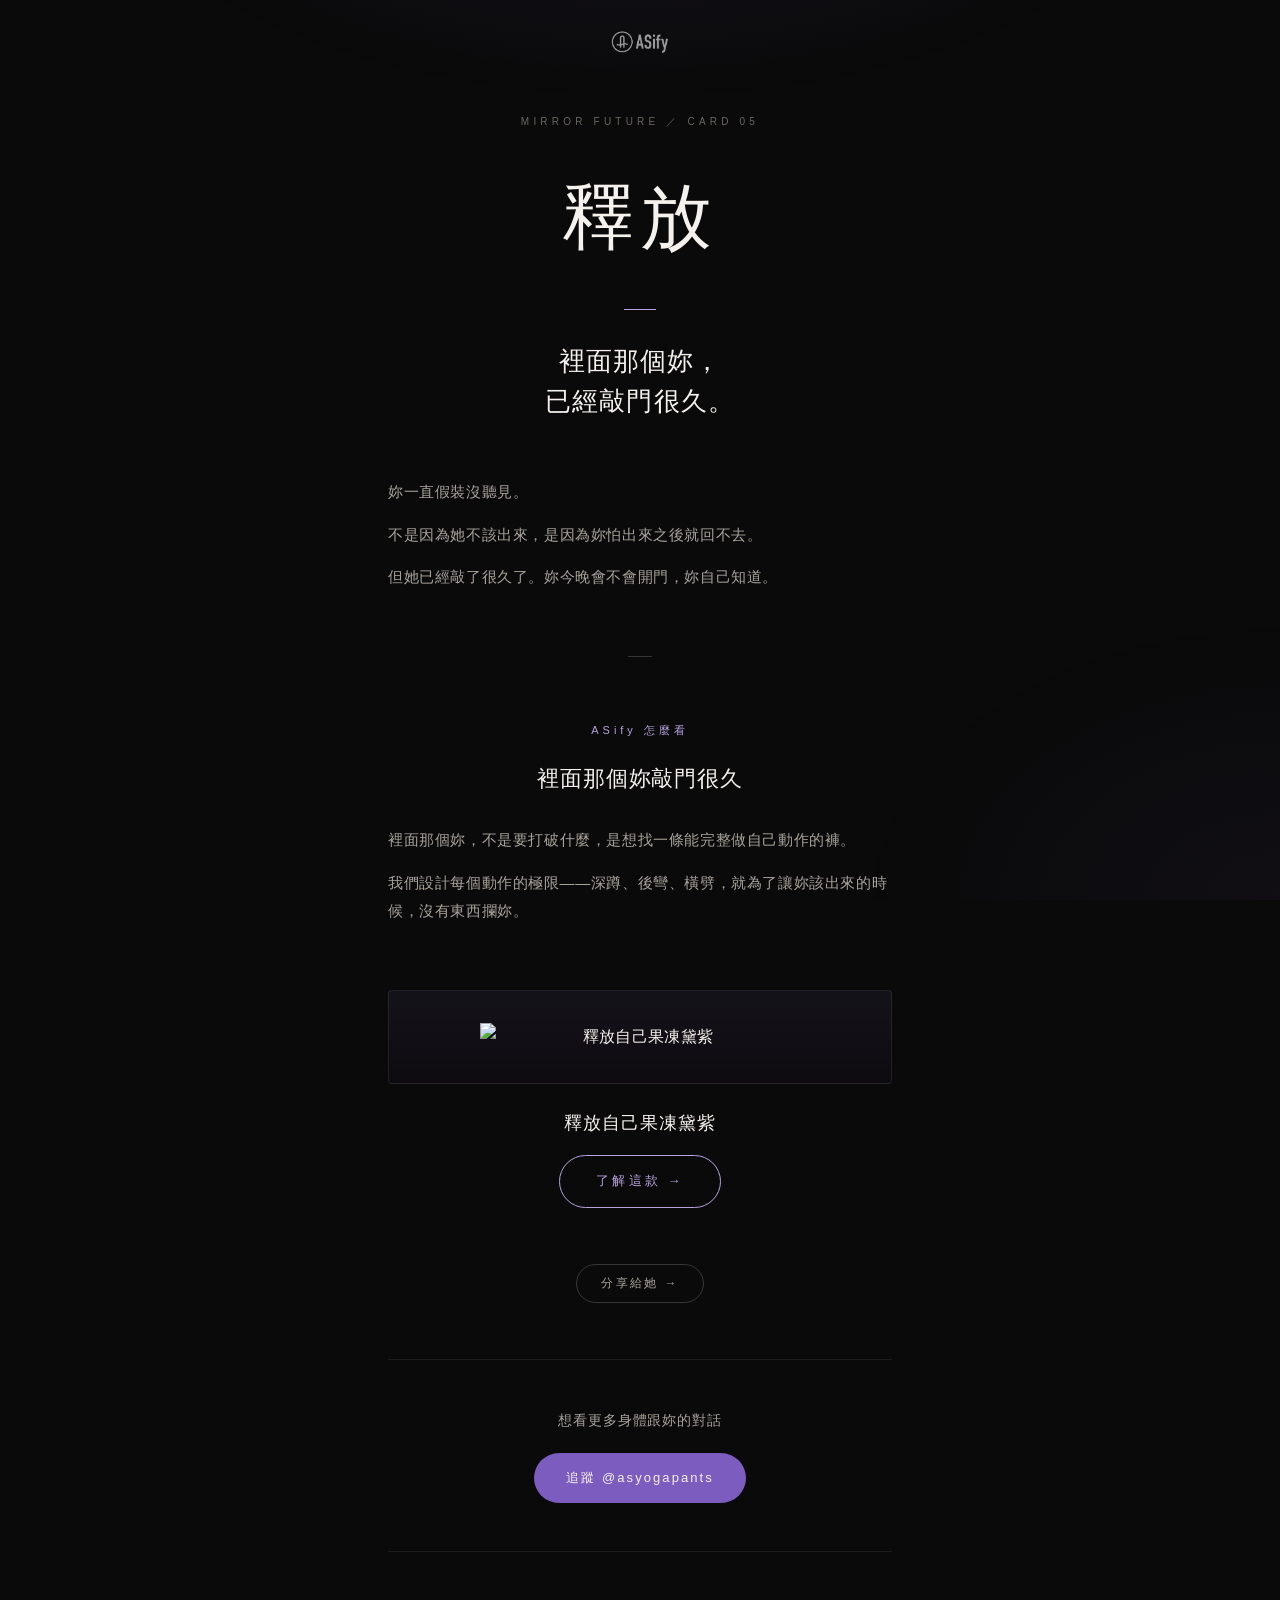
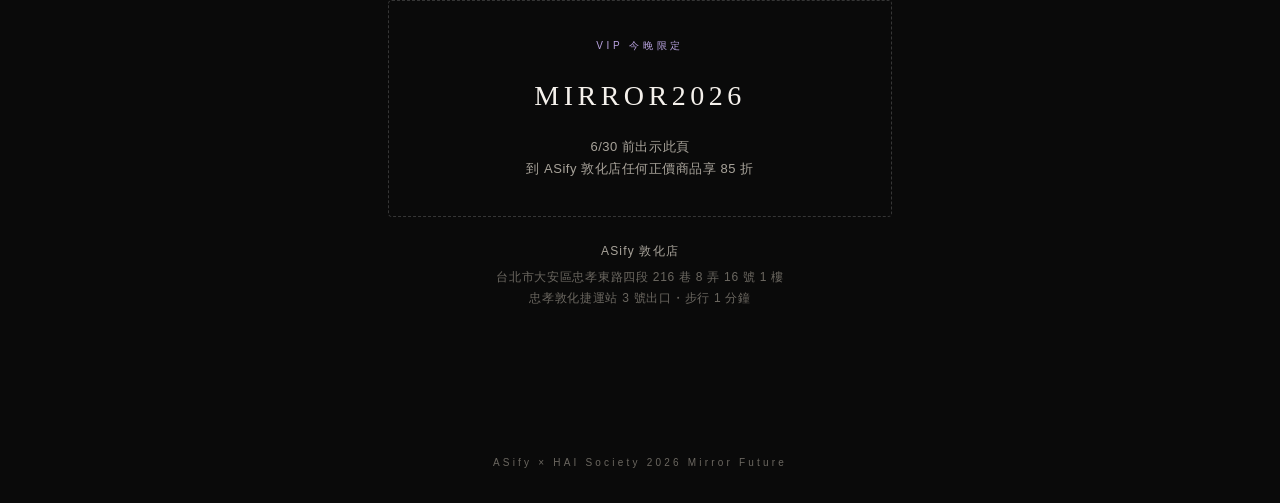
==== m26/emerge/index.html @ f4e8257c "feat: 加 Mirror Future 6 張卡片結果頁（/m26/<slug>/） ASify × HAI Society 2026 Mirror Future VIP 活動結果頁： embra" ====
<!DOCTYPE html>
<html lang="zh-TW">
<head>
<meta charset="UTF-8">
<meta name="viewport" content="width=device-width, initial-scale=1, viewport-fit=cover">
<meta name="theme-color" content="#0a0a0a">
<title>釋放 ｜ ASify × HAI Society 2026 Mirror Future</title>
<meta property="og:title" content="釋放 ｜ Mirror Future">
<meta property="og:description" content="裡面那個妳，已經敲門很久。">
<link rel="stylesheet" href="../m26.css">
</head>
<body>

<header>
  <a href="https://www.as-for-me.com/" aria-label="ASify 官網">
    <img src="../assets/asify-logo.png" alt="ASify">
  </a>
</header>

<main>

  <p class="event-tag">Mirror Future ／ Card 05</p>
  <h1 class="card-name">釋放</h1>
  <p class="hook">裡面那個妳，<br>已經敲門很久。</p>

  <section class="reading">
    <p>妳一直假裝沒聽見。</p>
    <p>不是因為她不該出來，是因為妳怕出來之後就回不去。</p>
    <p>但她已經敲了很久了。妳今晚會不會開門，妳自己知道。</p>
  </section>

  <div class="section-divider"></div>

  <section>
    <p class="brand-view-label">ASify 怎麼看</p>
    <h2 class="brand-view-title">裡面那個妳敲門很久</h2>
    <div class="brand-view-body">
      <p>裡面那個妳，不是要打破什麼，是想找一條能完整做自己動作的褲。</p>
      <p>我們設計每個動作的極限——深蹲、後彎、橫劈，就為了讓妳該出來的時候，沒有東西攔妳。</p>
    </div>
  </section>

  <section class="product-card">
    <div class="img-wrap">
      <img src="https://shoplineimg.com/5a5dde0872fdc02617000ee6/69cded1177e254ac8fd3d031/2960x.webp?source_format=png" alt="釋放自己果凍黛紫">
    </div>
    <p class="product-name">釋放自己果凍黛紫</p>
    <a class="cta-primary" href="https://www.as-for-me.com/products/basic-yoga-legging-full-lenght-royal-plum" target="_blank" rel="noopener">了解這款 →</a>
  </section>

  <div class="share-row">
    <button class="share-btn" type="button" onclick="shareCard()">分享給她 →</button>
  </div>

  <section class="follow">
    <p>想看更多身體跟妳的對話</p>
    <a href="https://www.instagram.com/asyogapants" target="_blank" rel="noopener">追蹤 @asyogapants</a>
  </section>

  <section class="discount">
    <p class="discount-label">VIP 今晚限定</p>
    <p class="discount-code">MIRROR2026</p>
    <p class="discount-rules">
      6/30 前出示此頁<br>
      到 ASify 敦化店任何正價商品享 85 折
    </p>
  </section>

  <p class="store">
    <strong>ASify 敦化店</strong>
    台北市大安區忠孝東路四段 216 巷 8 弄 16 號 1 樓<br>
    忠孝敦化捷運站 3 號出口・步行 1 分鐘
  </p>

</main>

<footer>ASify × HAI Society 2026 Mirror Future</footer>

<script>
function shareCard() {
  const data = {
    title: '釋放 ｜ Mirror Future',
    text: '裡面那個妳，已經敲門很久。',
    url: window.location.href
  };
  if (navigator.share) {
    navigator.share(data).catch(() => {});
  } else if (navigator.clipboard) {
    navigator.clipboard.writeText(window.location.href).then(() => {
      const btn = document.querySelector('.share-btn');
      const orig = btn.textContent;
      btn.textContent = '已複製連結 ✓';
      setTimeout(() => btn.textContent = orig, 2000);
    });
  }
}
</script>

</body>
</html>
---- m26/m26.css ----
:root {
  --bg: #0a0a0a;
  --ink: #f5f1ec;
  --ink-soft: #a8a39a;
  --ink-faint: #6b6760;
  --accent: #7c5cbf;
  --accent-soft: #b9a3e0;
  --line: rgba(255, 255, 255, 0.08);
  --line-strong: rgba(255, 255, 255, 0.18);
}

* { box-sizing: border-box; margin: 0; padding: 0; }

html, body {
  background: var(--bg);
  color: var(--ink);
  font-family: -apple-system, BlinkMacSystemFont, "PingFang TC", "Noto Sans TC", "Microsoft JhengHei", sans-serif;
  font-size: 16px;
  line-height: 1.75;
  letter-spacing: 0.02em;
  min-height: 100vh;
}

body::before {
  content: "";
  position: fixed; inset: 0;
  background:
    radial-gradient(800px 400px at 50% -20%, rgba(124, 92, 191, 0.12) 0%, transparent 70%),
    radial-gradient(600px 400px at 100% 100%, rgba(124, 92, 191, 0.06) 0%, transparent 70%);
  pointer-events: none;
  z-index: 0;
}

main {
  position: relative;
  z-index: 1;
  max-width: 560px;
  margin: 0 auto;
  padding: 0 28px 80px;
}

header {
  padding: 28px 28px 0;
  text-align: center;
  position: relative;
  z-index: 1;
  max-width: 560px;
  margin: 0 auto;
}
header a {
  display: inline-block;
  opacity: 0.85;
  transition: opacity .2s;
}
header a:hover { opacity: 1; }
header img {
  height: 28px;
  width: auto;
  filter: brightness(0) invert(1);
  opacity: 0.7;
}

.event-tag {
  text-align: center;
  font-size: 10px;
  letter-spacing: 0.42em;
  color: var(--ink-faint);
  margin-top: 48px;
  margin-bottom: 24px;
  font-weight: 500;
  text-transform: uppercase;
}

.card-name {
  text-align: center;
  font-family: "Noto Serif TC", "Songti TC", serif;
  font-size: clamp(48px, 13vw, 72px);
  font-weight: 400;
  letter-spacing: 0.08em;
  margin-bottom: 32px;
  color: var(--ink);
  position: relative;
}
.card-name::after {
  content: "";
  display: block;
  width: 32px;
  height: 1px;
  background: var(--accent-soft);
  margin: 28px auto 0;
}

.hook {
  text-align: center;
  font-family: "Noto Serif TC", "Songti TC", serif;
  font-size: clamp(20px, 5vw, 26px);
  line-height: 1.55;
  font-weight: 400;
  color: var(--ink);
  margin-bottom: 56px;
  letter-spacing: 0.04em;
}

.reading {
  margin: 0 0 56px;
  font-size: 15px;
  color: var(--ink-soft);
  line-height: 1.9;
  letter-spacing: 0.04em;
}
.reading p { margin-bottom: 14px; }
.reading p:last-child { margin-bottom: 0; }

.section-divider {
  width: 24px;
  height: 1px;
  background: var(--line-strong);
  margin: 64px auto;
}

.brand-view-label {
  text-align: center;
  font-size: 11px;
  letter-spacing: 0.36em;
  color: var(--accent-soft);
  margin-bottom: 20px;
  font-weight: 500;
}
.brand-view-title {
  text-align: center;
  font-family: "Noto Serif TC", "Songti TC", serif;
  font-size: 22px;
  font-weight: 400;
  letter-spacing: 0.04em;
  color: var(--ink);
  margin-bottom: 28px;
}
.brand-view-body {
  font-size: 15px;
  color: var(--ink-soft);
  line-height: 1.9;
  letter-spacing: 0.04em;
}
.brand-view-body p { margin-bottom: 14px; }
.brand-view-body p:last-child { margin-bottom: 0; }

.product-card {
  margin: 64px 0 56px;
  text-align: center;
}
.product-card .img-wrap {
  background: linear-gradient(180deg, #15131a 0%, #0d0b10 100%);
  border-radius: 4px;
  padding: 32px 24px;
  margin-bottom: 24px;
  border: 1px solid var(--line);
}
.product-card img {
  width: 100%;
  max-width: 320px;
  height: auto;
  display: block;
  margin: 0 auto;
}
.product-card .product-name {
  font-family: "Noto Serif TC", "Songti TC", serif;
  font-size: 18px;
  font-weight: 400;
  letter-spacing: 0.06em;
  color: var(--ink);
  margin-bottom: 16px;
}
.cta-primary {
  display: inline-block;
  padding: 14px 36px;
  border: 1px solid var(--accent-soft);
  color: var(--accent-soft);
  text-decoration: none;
  font-size: 13px;
  letter-spacing: 0.24em;
  border-radius: 999px;
  transition: all .25s ease;
}
.cta-primary:hover {
  background: var(--accent);
  border-color: var(--accent);
  color: var(--ink);
}

.share-row {
  text-align: center;
  margin-bottom: 56px;
}
.share-btn {
  display: inline-flex;
  align-items: center;
  gap: 8px;
  padding: 10px 24px;
  background: transparent;
  border: 1px solid var(--line-strong);
  color: var(--ink-soft);
  font-size: 12px;
  letter-spacing: 0.2em;
  border-radius: 999px;
  cursor: pointer;
  font-family: inherit;
  transition: all .25s ease;
}
.share-btn:hover {
  border-color: var(--accent-soft);
  color: var(--accent-soft);
}

.follow {
  text-align: center;
  padding: 48px 0;
  border-top: 1px solid var(--line);
  border-bottom: 1px solid var(--line);
  margin-bottom: 48px;
}
.follow p {
  font-size: 14px;
  color: var(--ink-soft);
  margin-bottom: 20px;
  letter-spacing: 0.06em;
}
.follow a {
  display: inline-block;
  padding: 14px 32px;
  background: var(--accent);
  color: var(--ink);
  text-decoration: none;
  font-size: 13px;
  letter-spacing: 0.16em;
  border-radius: 999px;
  transition: background .25s ease;
}
.follow a:hover { background: var(--accent-soft); color: var(--bg); }

.discount {
  text-align: center;
  padding: 36px 24px;
  border: 1px dashed var(--line-strong);
  border-radius: 4px;
  margin-bottom: 24px;
}
.discount-label {
  font-size: 10px;
  letter-spacing: 0.36em;
  color: var(--accent-soft);
  margin-bottom: 16px;
  font-weight: 500;
}
.discount-code {
  font-family: "Noto Serif TC", "Songti TC", serif;
  font-size: 28px;
  letter-spacing: 0.16em;
  color: var(--ink);
  margin-bottom: 16px;
}
.discount-rules {
  font-size: 13px;
  color: var(--ink-soft);
  line-height: 1.7;
  letter-spacing: 0.04em;
}

.store {
  text-align: center;
  font-size: 12px;
  color: var(--ink-faint);
  line-height: 1.8;
  letter-spacing: 0.06em;
  margin-bottom: 64px;
}
.store strong {
  display: block;
  color: var(--ink-soft);
  font-weight: 500;
  margin-bottom: 4px;
  letter-spacing: 0.1em;
}

footer {
  text-align: center;
  font-size: 10px;
  letter-spacing: 0.32em;
  color: var(--ink-faint);
  padding-bottom: max(32px, env(safe-area-inset-bottom));
}

@media (max-width: 380px) {
  main { padding: 0 22px 60px; }
  header { padding: 22px 22px 0; }
}
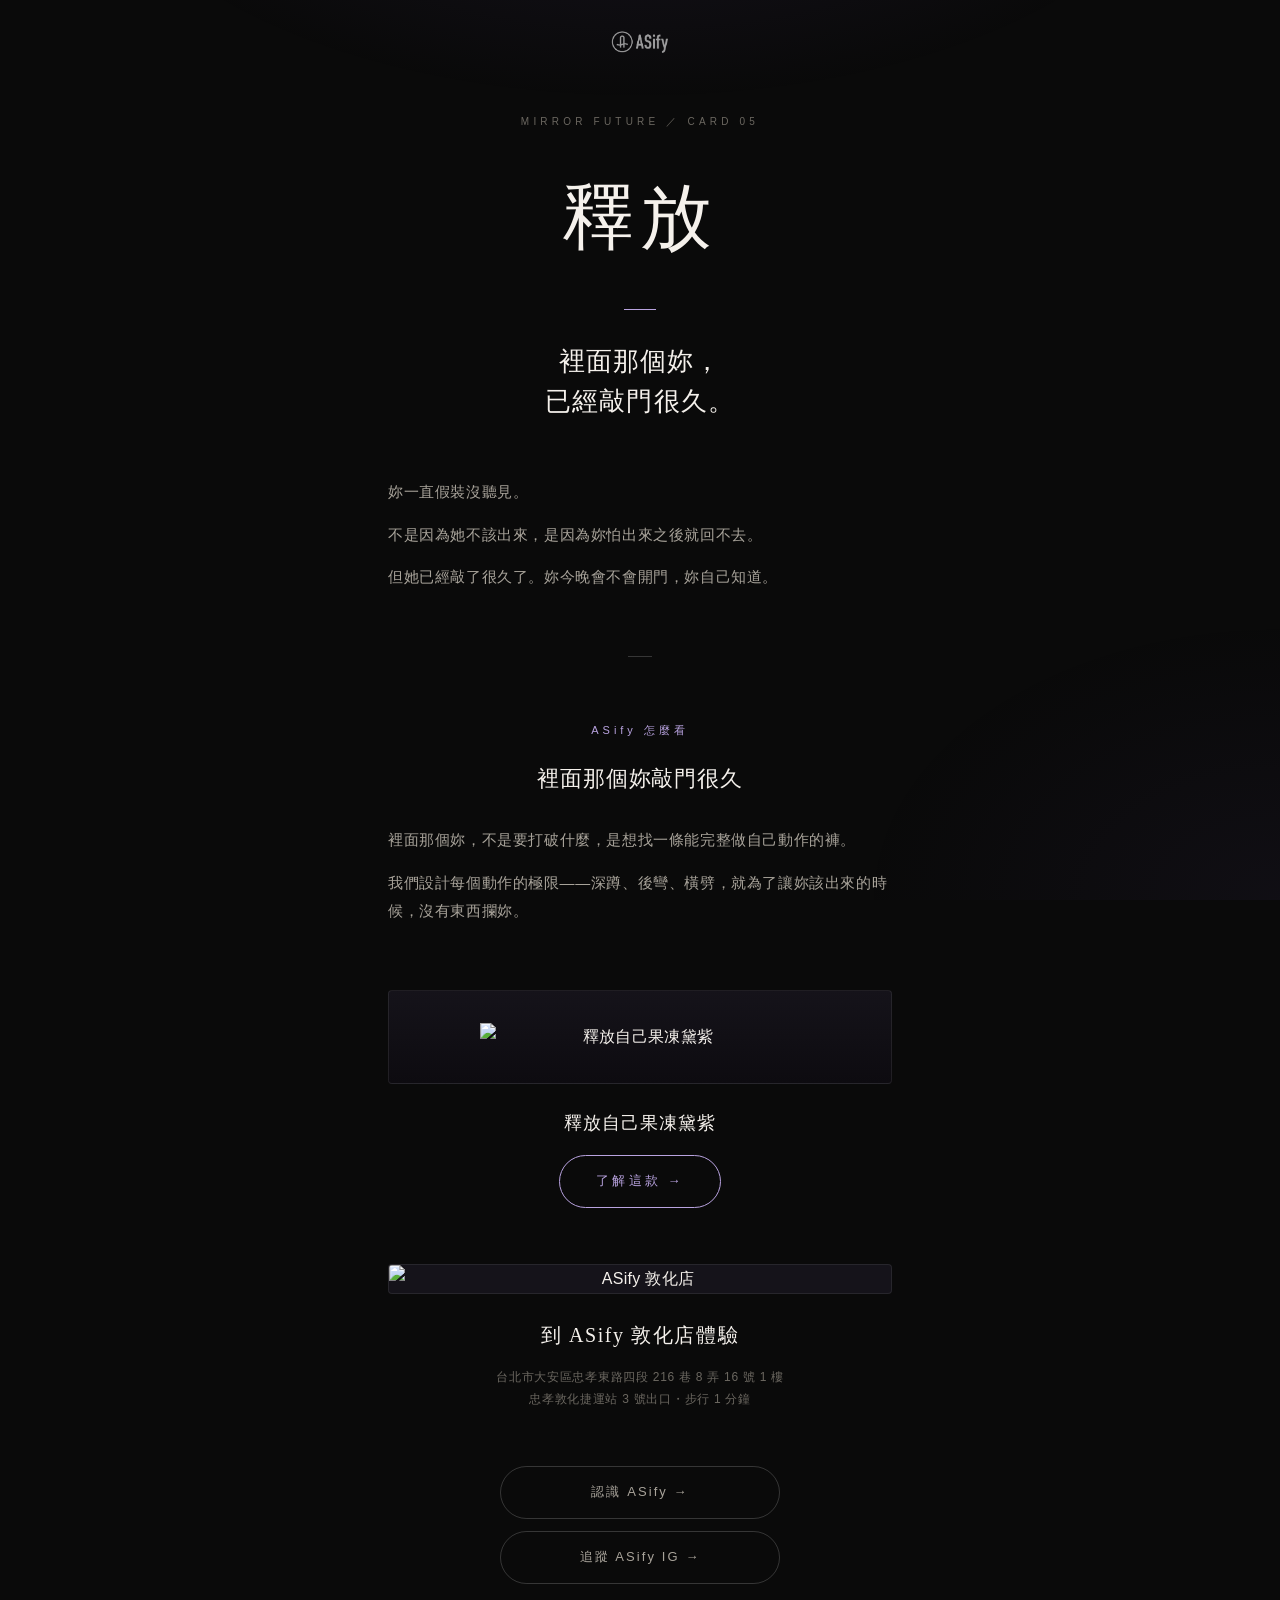
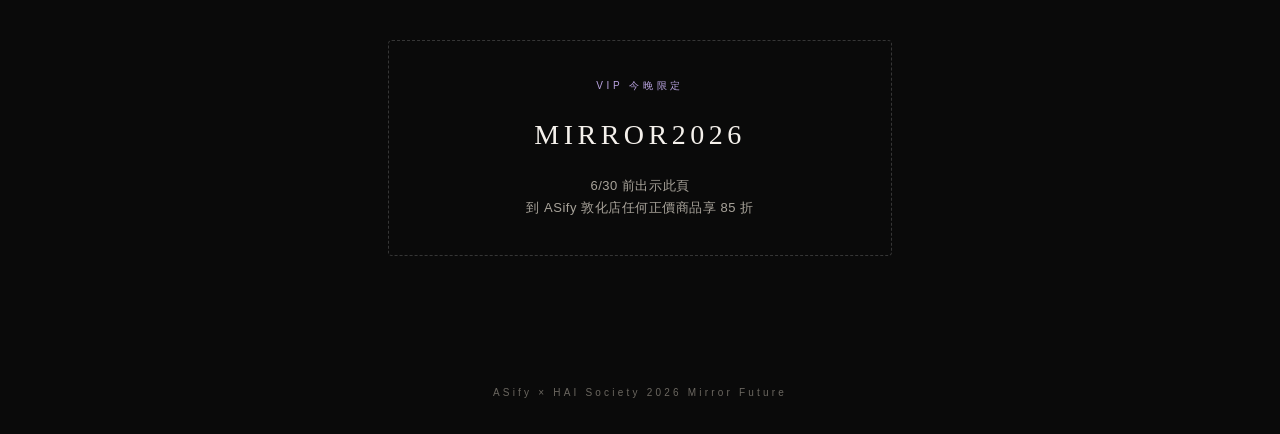
==== commit 15c5df1c: "refactor: 移除分享按鈕、加敦化店體驗區與品牌連結區 - 拿掉「分享給她」按鈕（無想分享的邏輯） - 商品 CTA 下方加 ASify 敦化店實景照片 + 「到 ASify 敦化店體驗」 - " ====
--- a/m26/emerge/index.html
+++ b/m26/emerge/index.html
@@ -48,13 +48,20 @@
     <a class="cta-primary" href="https://www.as-for-me.com/products/basic-yoga-legging-full-lenght-royal-plum" target="_blank" rel="noopener">了解這款 →</a>
   </section>
 
-  <div class="share-row">
-    <button class="share-btn" type="button" onclick="shareCard()">分享給她 →</button>
-  </div>
+  <section class="store-experience">
+    <div class="store-img-wrap">
+      <img src="https://shoplineimg.com/5a5dde0872fdc02617000ee6/662b7e21240d620011d55128/900x.webp?source_format=png" alt="ASify 敦化店">
+    </div>
+    <p class="store-cta-label">到 ASify 敦化店體驗</p>
+    <p class="store-address">
+      台北市大安區忠孝東路四段 216 巷 8 弄 16 號 1 樓<br>
+      忠孝敦化捷運站 3 號出口・步行 1 分鐘
+    </p>
+  </section>
 
-  <section class="follow">
-    <p>想看更多身體跟妳的對話</p>
-    <a href="https://www.instagram.com/asyogapants" target="_blank" rel="noopener">追蹤 @asyogapants</a>
+  <section class="brand-connect">
+    <a class="connect-link" href="https://www.as-for-me.com/" target="_blank" rel="noopener">認識 ASify →</a>
+    <a class="connect-link" href="https://www.instagram.com/asyogapants" target="_blank" rel="noopener">追蹤 ASify IG →</a>
   </section>
 
   <section class="discount">
@@ -66,35 +73,9 @@
     </p>
   </section>
 
-  <p class="store">
-    <strong>ASify 敦化店</strong>
-    台北市大安區忠孝東路四段 216 巷 8 弄 16 號 1 樓<br>
-    忠孝敦化捷運站 3 號出口・步行 1 分鐘
-  </p>
-
 </main>
 
 <footer>ASify × HAI Society 2026 Mirror Future</footer>
 
-<script>
-function shareCard() {
-  const data = {
-    title: '釋放 ｜ Mirror Future',
-    text: '裡面那個妳，已經敲門很久。',
-    url: window.location.href
-  };
-  if (navigator.share) {
-    navigator.share(data).catch(() => {});
-  } else if (navigator.clipboard) {
-    navigator.clipboard.writeText(window.location.href).then(() => {
-      const btn = document.querySelector('.share-btn');
-      const orig = btn.textContent;
-      btn.textContent = '已複製連結 ✓';
-      setTimeout(() => btn.textContent = orig, 2000);
-    });
-  }
-}
-</script>
-
 </body>
 </html>
--- a/m26/m26.css
+++ b/m26/m26.css
@@ -187,98 +187,89 @@
   color: var(--ink);
 }
 
-.share-row {
-  text-align: center;
-  margin-bottom: 56px;
-}
-.share-btn {
-  display: inline-flex;
-  align-items: center;
-  gap: 8px;
-  padding: 10px 24px;
-  background: transparent;
-  border: 1px solid var(--line-strong);
-  color: var(--ink-soft);
-  font-size: 12px;
-  letter-spacing: 0.2em;
-  border-radius: 999px;
-  cursor: pointer;
-  font-family: inherit;
-  transition: all .25s ease;
-}
-.share-btn:hover {
-  border-color: var(--accent-soft);
-  color: var(--accent-soft);
-}
-
-.follow {
-  text-align: center;
-  padding: 48px 0;
-  border-top: 1px solid var(--line);
-  border-bottom: 1px solid var(--line);
-  margin-bottom: 48px;
-}
-.follow p {
-  font-size: 14px;
-  color: var(--ink-soft);
-  margin-bottom: 20px;
-  letter-spacing: 0.06em;
-}
-.follow a {
-  display: inline-block;
-  padding: 14px 32px;
-  background: var(--accent);
-  color: var(--ink);
-  text-decoration: none;
-  font-size: 13px;
-  letter-spacing: 0.16em;
-  border-radius: 999px;
-  transition: background .25s ease;
-}
-.follow a:hover { background: var(--accent-soft); color: var(--bg); }
-
-.discount {
-  text-align: center;
-  padding: 36px 24px;
-  border: 1px dashed var(--line-strong);
+.store-experience {
+  margin: 0 0 56px;
+  text-align: center;
+}
+.store-img-wrap {
+  margin-bottom: 24px;
   border-radius: 4px;
-  margin-bottom: 24px;
-}
-.discount-label {
-  font-size: 10px;
-  letter-spacing: 0.36em;
-  color: var(--accent-soft);
-  margin-bottom: 16px;
-  font-weight: 500;
-}
-.discount-code {
-  font-family: "Noto Serif TC", "Songti TC", serif;
-  font-size: 28px;
-  letter-spacing: 0.16em;
-  color: var(--ink);
-  margin-bottom: 16px;
-}
-.discount-rules {
-  font-size: 13px;
-  color: var(--ink-soft);
-  line-height: 1.7;
-  letter-spacing: 0.04em;
-}
-
-.store {
-  text-align: center;
+  overflow: hidden;
+  border: 1px solid var(--line);
+  background: #15131a;
+}
+.store-img-wrap img {
+  width: 100%;
+  height: auto;
+  display: block;
+}
+.store-cta-label {
+  font-family: "Noto Serif TC", "Songti TC", serif;
+  font-size: 20px;
+  font-weight: 400;
+  letter-spacing: 0.08em;
+  color: var(--ink);
+  margin-bottom: 14px;
+}
+.store-address {
   font-size: 12px;
   color: var(--ink-faint);
   line-height: 1.8;
   letter-spacing: 0.06em;
-  margin-bottom: 64px;
-}
-.store strong {
-  display: block;
-  color: var(--ink-soft);
+}
+
+.brand-connect {
+  display: flex;
+  flex-direction: column;
+  gap: 12px;
+  align-items: center;
+  margin: 0 0 56px;
+}
+.connect-link {
+  display: inline-block;
+  width: 100%;
+  max-width: 280px;
+  padding: 14px 24px;
+  border: 1px solid var(--line-strong);
+  border-radius: 999px;
+  text-align: center;
+  color: var(--ink-soft);
+  text-decoration: none;
+  font-size: 13px;
+  letter-spacing: 0.16em;
+  transition: all .25s ease;
+}
+.connect-link:hover {
+  border-color: var(--accent-soft);
+  color: var(--accent-soft);
+}
+
+.discount {
+  text-align: center;
+  padding: 36px 24px;
+  border: 1px dashed var(--line-strong);
+  border-radius: 4px;
+  margin-bottom: 48px;
+}
+.discount-label {
+  font-size: 10px;
+  letter-spacing: 0.36em;
+  color: var(--accent-soft);
+  margin-bottom: 16px;
   font-weight: 500;
-  margin-bottom: 4px;
-  letter-spacing: 0.1em;
+}
+.discount-code {
+  font-family: "Noto Serif TC", "Songti TC", serif;
+  font-size: 28px;
+  letter-spacing: 0.16em;
+  color: var(--ink);
+  margin-bottom: 16px;
+}
+.discount-rules {
+  font-size: 13px;
+  color: var(--ink-soft);
+  line-height: 1.7;
+  letter-spacing: 0.04em;
 }
 
 footer {
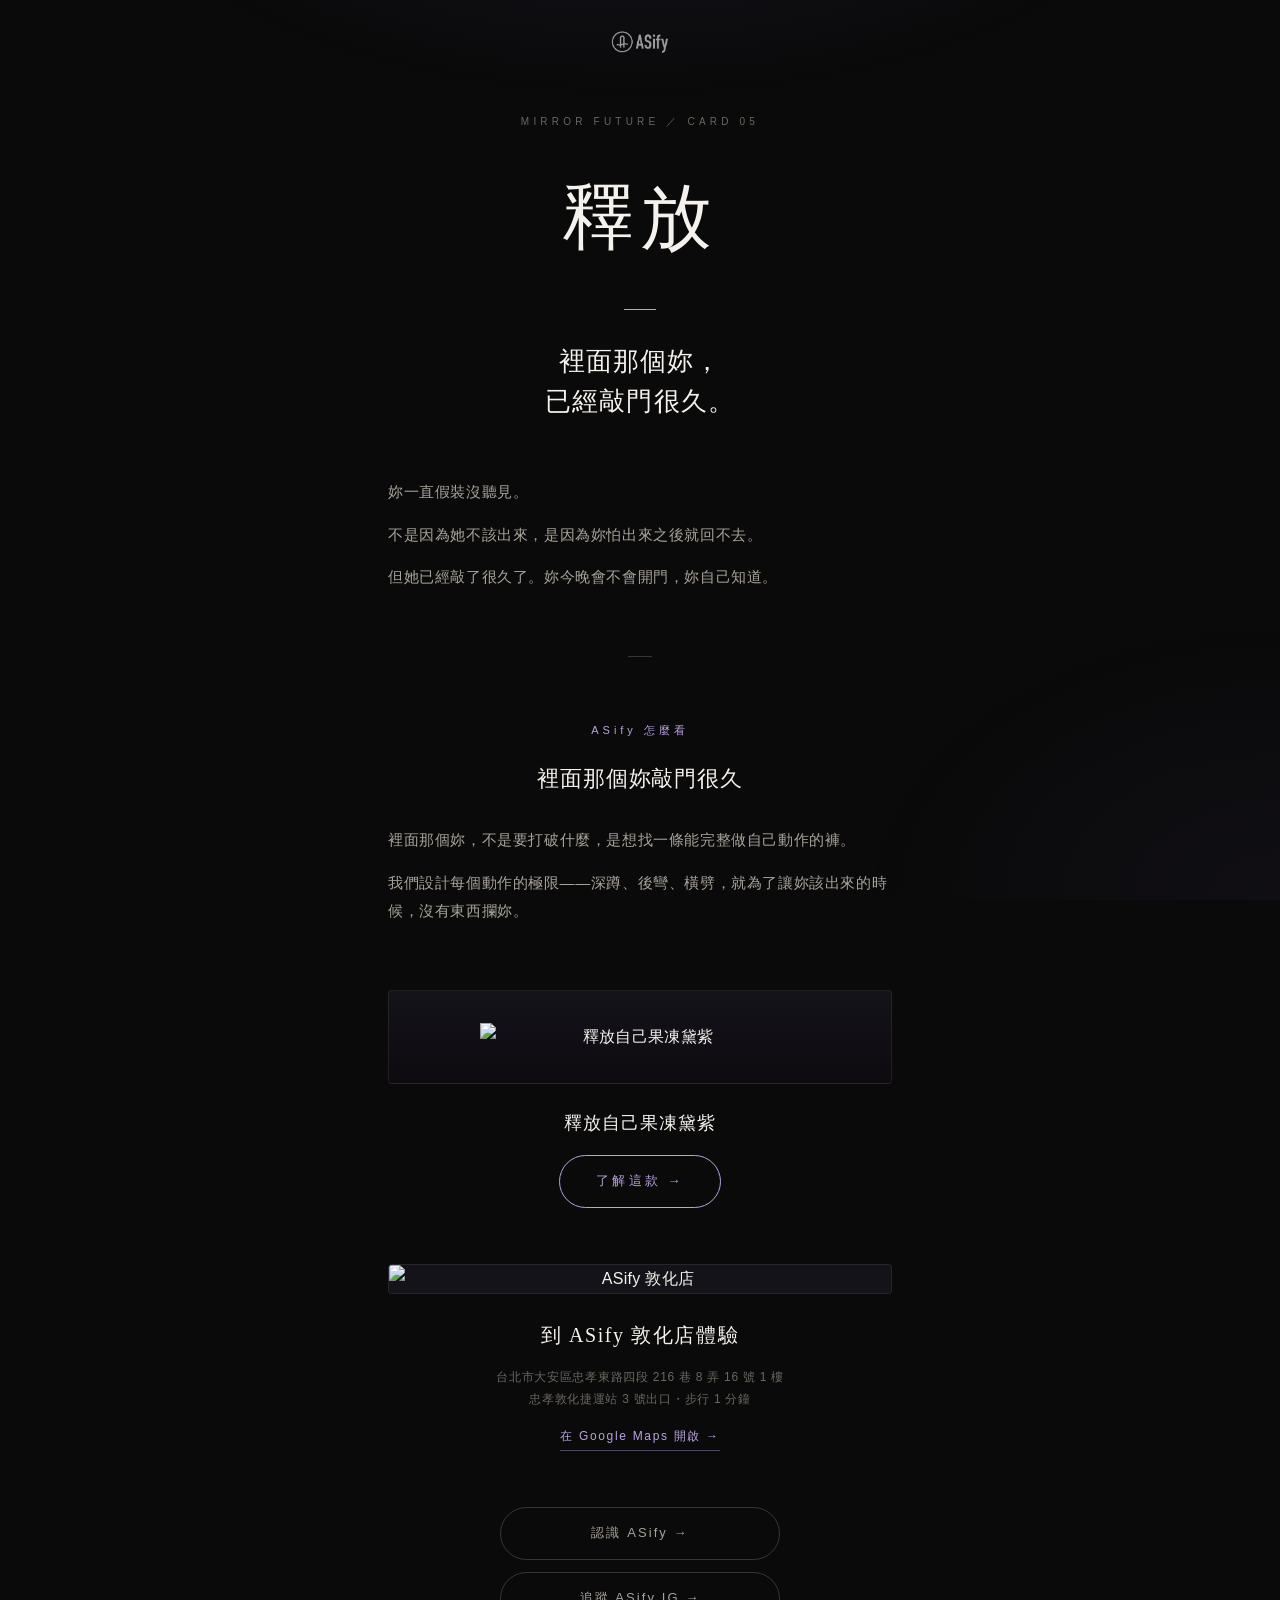
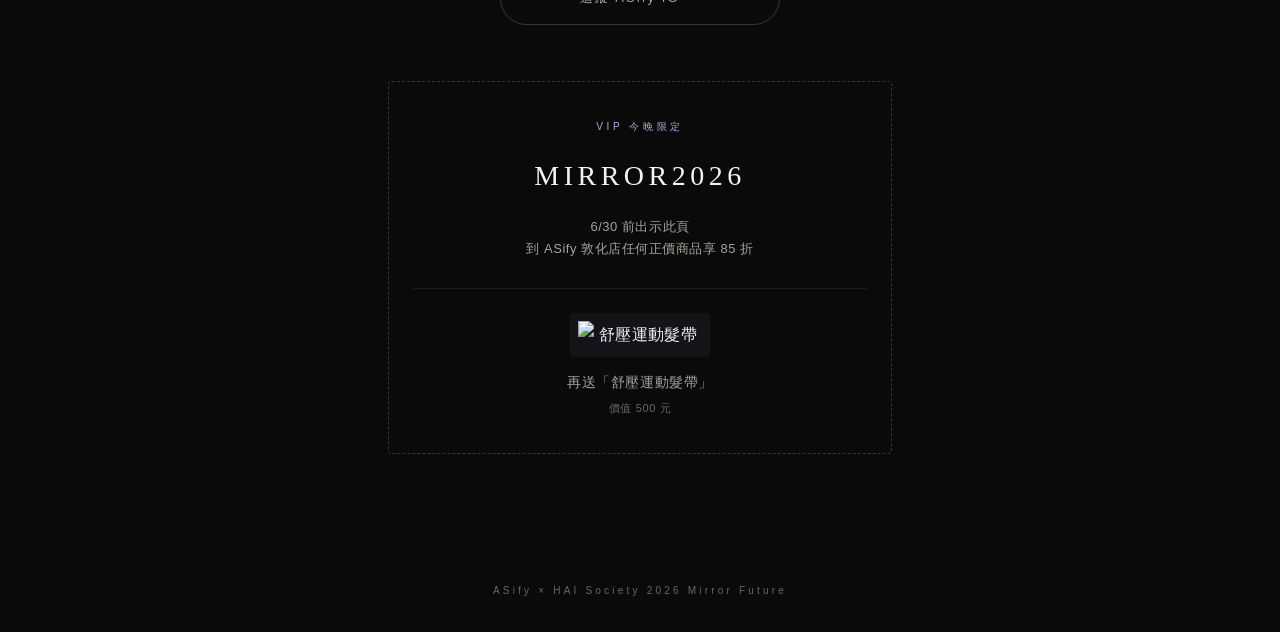
==== commit cf919dcb: "feat: 換店面圖、加 Google Maps 連結、加贈髮帶資訊 - 敦化店圖換 i.ibb.co/N2Ly9pvc/IMG-7957.jpg - 加「在 Google Maps 開啟 →」連結到" ====
--- a/m26/emerge/index.html
+++ b/m26/emerge/index.html
@@ -50,13 +50,14 @@
 
   <section class="store-experience">
     <div class="store-img-wrap">
-      <img src="https://shoplineimg.com/5a5dde0872fdc02617000ee6/662b7e21240d620011d55128/900x.webp?source_format=png" alt="ASify 敦化店">
+      <img src="https://i.ibb.co/N2Ly9pvc/IMG-7957.jpg" alt="ASify 敦化店">
     </div>
     <p class="store-cta-label">到 ASify 敦化店體驗</p>
     <p class="store-address">
       台北市大安區忠孝東路四段 216 巷 8 弄 16 號 1 樓<br>
       忠孝敦化捷運站 3 號出口・步行 1 分鐘
     </p>
+    <a class="store-map-link" href="https://maps.app.goo.gl/5EoHbRPFcApY4G4Y9" target="_blank" rel="noopener">在 Google Maps 開啟 →</a>
   </section>
 
   <section class="brand-connect">
@@ -71,6 +72,13 @@
       6/30 前出示此頁<br>
       到 ASify 敦化店任何正價商品享 85 折
     </p>
+    <div class="discount-gift">
+      <img src="https://shoplineimg.com/5a5dde0872fdc02617000ee6/67345e2c30d1cd000fd6e7c6/3860x.webp?source_format=jpg" alt="舒壓運動髮帶">
+      <p class="gift-text">
+        再送「舒壓運動髮帶」
+        <span class="gift-value">價值 500 元</span>
+      </p>
+    </div>
   </section>
 
 </main>
--- a/m26/m26.css
+++ b/m26/m26.css
@@ -217,6 +217,20 @@
   line-height: 1.8;
   letter-spacing: 0.06em;
 }
+.store-map-link {
+  display: inline-block;
+  margin-top: 16px;
+  font-size: 12px;
+  color: var(--accent-soft);
+  text-decoration: none;
+  letter-spacing: 0.14em;
+  border-bottom: 1px solid rgba(185, 163, 224, 0.4);
+  padding-bottom: 3px;
+  transition: border-color .25s ease;
+}
+.store-map-link:hover {
+  border-bottom-color: var(--accent-soft);
+}
 
 .brand-connect {
   display: flex;
@@ -271,6 +285,33 @@
   line-height: 1.7;
   letter-spacing: 0.04em;
 }
+.discount-gift {
+  margin-top: 28px;
+  padding-top: 24px;
+  border-top: 1px solid var(--line);
+}
+.discount-gift img {
+  width: 140px;
+  height: auto;
+  display: block;
+  margin: 0 auto 14px;
+  background: #15131a;
+  border-radius: 4px;
+  padding: 8px;
+}
+.gift-text {
+  font-size: 14px;
+  color: var(--ink-soft);
+  line-height: 1.6;
+  letter-spacing: 0.04em;
+}
+.gift-value {
+  display: block;
+  margin-top: 6px;
+  font-size: 11px;
+  color: var(--ink-faint);
+  letter-spacing: 0.06em;
+}
 
 footer {
   text-align: center;
